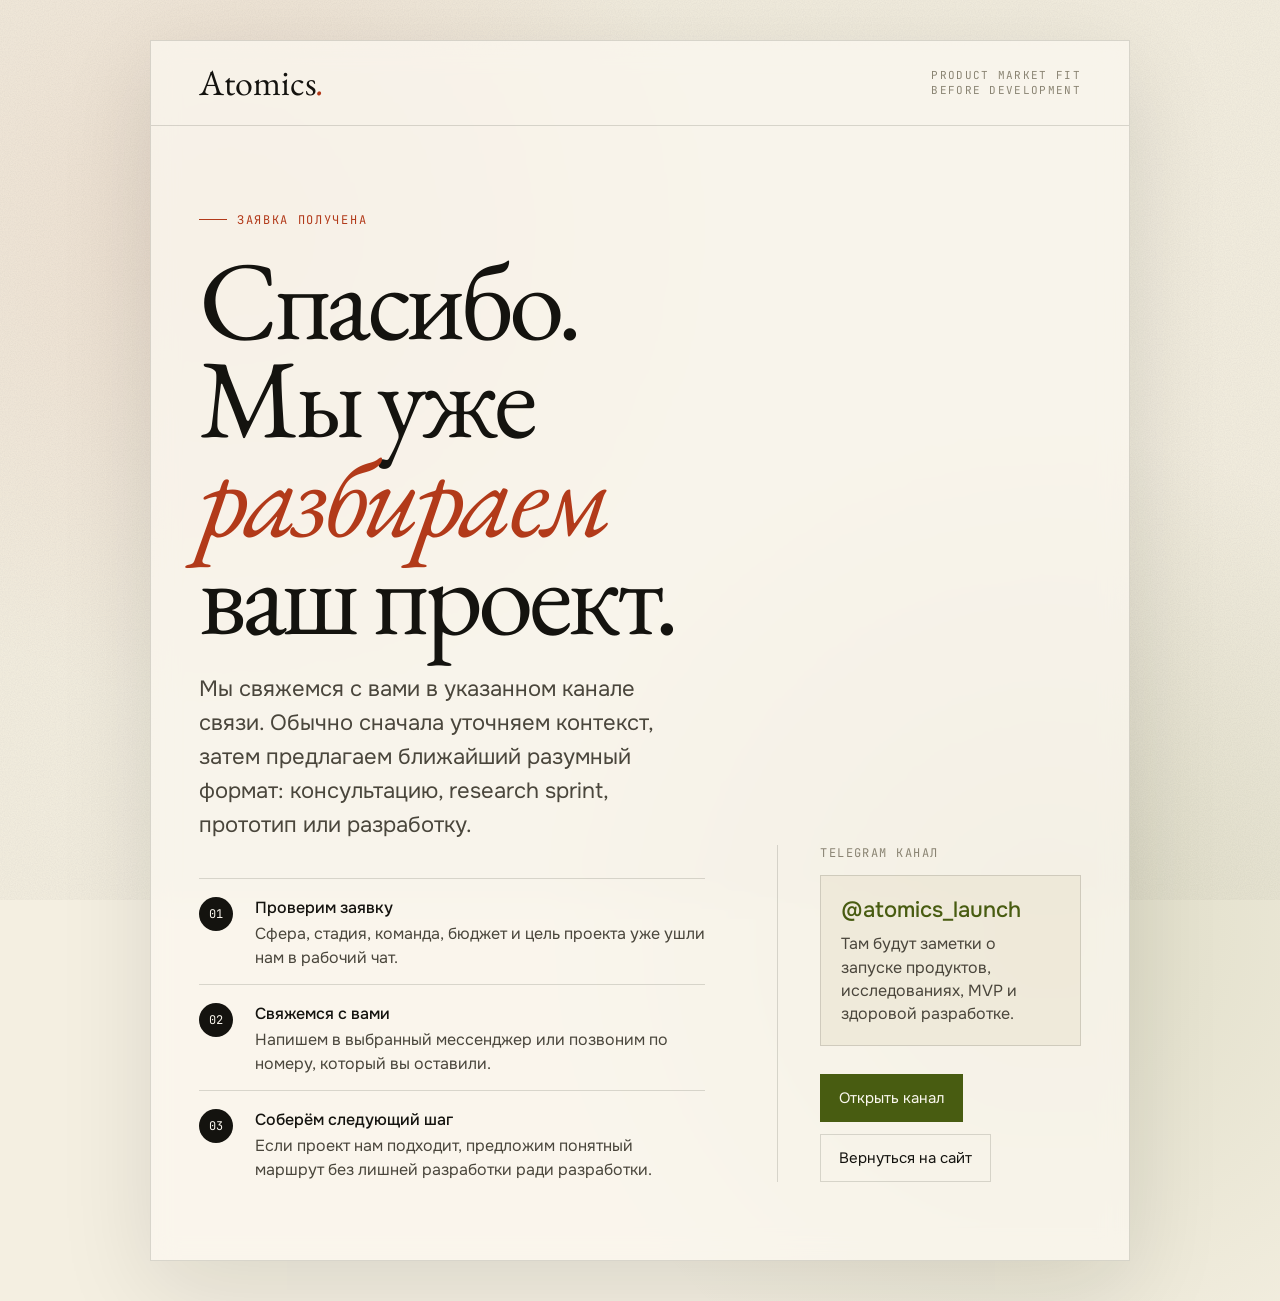
==== thank-you.html @ fed2869a "Add lead thank you page" ====
<!doctype html>
<html lang="ru">
<head>
<meta charset="utf-8" />
<meta name="viewport" content="width=device-width, initial-scale=1" />
<title>Заявка отправлена — Atomics</title>
<meta name="description" content="Спасибо за заявку в Atomics. Мы свяжемся с вами в указанном канале связи." />
<meta name="theme-color" content="#07100b" />
<link rel="icon" href="data:image/svg+xml,%3Csvg xmlns='http://www.w3.org/2000/svg' viewBox='0 0 64 64'%3E%3Crect width='64' height='64' rx='14' fill='%2307100b'/%3E%3Cpath d='M32 10 50 22v20L32 54 14 42V22Z' fill='none' stroke='%23d5ad4f' stroke-width='4'/%3E%3Ccircle cx='32' cy='32' r='8' fill='%23ba4727'/%3E%3C/svg%3E">
<link rel="preconnect" href="https://fonts.googleapis.com">
<link rel="preconnect" href="https://fonts.gstatic.com" crossorigin>
<link href="https://fonts.googleapis.com/css2?family=EB+Garamond:ital,wght@0,400;0,500;1,400;1,500&family=Onest:wght@400;500&family=JetBrains+Mono:wght@400;500&display=swap" rel="stylesheet">
<style>
:root {
  --paper: #F4EFE1;
  --paper-deep: #ECE5D2;
  --white: #FBF8EF;
  --black: #0F0E0B;
  --ink: #14130F;
  --ink-soft: #4A463C;
  --ink-mute: #8A8473;
  --line: rgba(15,14,11,0.14);
  --olive: #485C11;
  --olive-hover: #5a721a;
  --rust: #B23A1A;
  --serif: "EB Garamond", "Times New Roman", serif;
  --sans: "Onest", ui-sans-serif, system-ui, sans-serif;
  --mono: "JetBrains Mono", ui-monospace, "SF Mono", Menlo, monospace;
}

* { box-sizing: border-box; margin: 0; padding: 0; }
html { min-height: 100%; }
body {
  min-height: 100vh;
  font-family: var(--sans);
  color: var(--ink);
  background:
    radial-gradient(circle at 18% 18%, rgba(178, 58, 26, 0.08), transparent 32%),
    radial-gradient(circle at 82% 72%, rgba(72, 92, 17, 0.12), transparent 36%),
    var(--paper);
  -webkit-font-smoothing: antialiased;
  text-rendering: optimizeLegibility;
  overflow-x: hidden;
}
body::before {
  content: "";
  position: fixed;
  inset: 0;
  pointer-events: none;
  opacity: .42;
  mix-blend-mode: multiply;
  background-image: url("data:image/svg+xml;utf8,<svg xmlns='http://www.w3.org/2000/svg' width='180' height='180'><filter id='n'><feTurbulence type='fractalNoise' baseFrequency='0.85' numOctaves='2' stitchTiles='stitch'/><feColorMatrix values='0 0 0 0 0.06   0 0 0 0 0.05   0 0 0 0 0.04   0 0 0 0.16 0'/></filter><rect width='100%' height='100%' filter='url(%23n)'/></svg>");
}
a { color: inherit; text-decoration: none; }
.page {
  position: relative;
  z-index: 1;
  min-height: 100vh;
  display: grid;
  place-items: center;
  padding: 40px 20px;
}
.shell {
  width: min(980px, 100%);
  border: 1px solid var(--line);
  background: rgba(251, 248, 239, .76);
  backdrop-filter: blur(14px);
  box-shadow: 0 28px 90px rgba(15, 14, 11, .11);
}
.top {
  display: flex;
  align-items: center;
  justify-content: space-between;
  gap: 20px;
  padding: 24px clamp(22px, 4vw, 48px);
  border-bottom: 1px solid var(--line);
}
.logo {
  font-family: var(--serif);
  font-size: clamp(26px, 4vw, 36px);
  line-height: 1;
}
.logo em { color: var(--rust); font-style: italic; }
.tag {
  font-family: var(--mono);
  font-size: 11px;
  line-height: 1.4;
  color: var(--ink-mute);
  letter-spacing: .12em;
  text-transform: uppercase;
}
.content {
  display: grid;
  grid-template-columns: minmax(0, 1.25fr) minmax(280px, .75fr);
  gap: clamp(28px, 6vw, 72px);
  padding: clamp(34px, 7vw, 78px) clamp(22px, 4vw, 48px);
}
.eyebrow {
  display: inline-flex;
  align-items: center;
  gap: 10px;
  margin-bottom: 22px;
  font-family: var(--mono);
  font-size: 12px;
  color: var(--rust);
  letter-spacing: .14em;
  text-transform: uppercase;
}
.eyebrow::before {
  content: "";
  width: 28px;
  height: 1px;
  background: var(--rust);
}
h1 {
  max-width: 720px;
  font-family: var(--serif);
  font-size: clamp(52px, 9vw, 112px);
  line-height: .88;
  font-weight: 400;
  letter-spacing: -.04em;
}
h1 em { color: var(--rust); font-style: italic; }
.lead {
  max-width: 620px;
  margin-top: 28px;
  color: var(--ink-soft);
  font-size: clamp(18px, 2vw, 22px);
  line-height: 1.55;
}
.steps {
  display: grid;
  gap: 14px;
  margin-top: 36px;
}
.step {
  display: grid;
  grid-template-columns: 42px 1fr;
  gap: 14px;
  align-items: start;
  padding-top: 18px;
  border-top: 1px solid var(--line);
}
.num {
  display: grid;
  place-items: center;
  width: 34px;
  height: 34px;
  border-radius: 50%;
  background: var(--ink);
  color: var(--white);
  font-family: var(--mono);
  font-size: 12px;
}
.step strong {
  display: block;
  margin-bottom: 4px;
  font-weight: 500;
}
.step span {
  color: var(--ink-soft);
  line-height: 1.5;
}
.side {
  align-self: end;
  border-left: 1px solid var(--line);
  padding-left: clamp(22px, 4vw, 42px);
}
.channel-label {
  font-family: var(--mono);
  font-size: 12px;
  color: var(--ink-mute);
  letter-spacing: .12em;
  text-transform: uppercase;
}
.channel {
  display: block;
  margin-top: 14px;
  padding: 20px;
  border: 1px solid var(--line);
  background: rgba(236, 229, 210, .62);
  transition: transform .2s ease, border-color .2s ease, background .2s ease;
}
.channel:hover {
  transform: translateY(-2px);
  border-color: rgba(72, 92, 17, .42);
  background: rgba(223, 236, 198, .48);
}
.channel b {
  display: block;
  color: var(--olive);
  font-size: 22px;
  font-weight: 500;
}
.channel span {
  display: block;
  margin-top: 8px;
  color: var(--ink-soft);
  line-height: 1.45;
}
.actions {
  display: flex;
  flex-wrap: wrap;
  gap: 12px;
  margin-top: 28px;
}
.btn {
  display: inline-flex;
  align-items: center;
  justify-content: center;
  min-height: 48px;
  padding: 0 18px;
  border: 1px solid var(--line);
  font-size: 15px;
  transition: background .2s ease, transform .2s ease, border-color .2s ease;
}
.btn-primary {
  color: var(--white);
  background: var(--olive);
  border-color: var(--olive);
}
.btn-primary:hover { background: var(--olive-hover); transform: translateY(-1px); }
.btn-secondary:hover { border-color: rgba(15,14,11,.32); transform: translateY(-1px); }
@media (max-width: 780px) {
  .top { align-items: flex-start; flex-direction: column; }
  .content { grid-template-columns: 1fr; }
  .side { border-left: 0; border-top: 1px solid var(--line); padding: 26px 0 0; }
}
</style>
</head>
<body>
  <main class="page">
    <section class="shell" aria-labelledby="thank-title">
      <div class="top">
        <a class="logo" href="index.html">Atomics<em>.</em></a>
        <div class="tag">Product market fit<br>before development</div>
      </div>
      <div class="content">
        <div>
          <div class="eyebrow">Заявка получена</div>
          <h1 id="thank-title">Спасибо. Мы уже <em>разбираем</em> ваш проект.</h1>
          <p class="lead">Мы свяжемся с вами в указанном канале связи. Обычно сначала уточняем контекст, затем предлагаем ближайший разумный формат: консультацию, research sprint, прототип или разработку.</p>
          <div class="steps" aria-label="Что дальше">
            <div class="step">
              <div class="num">01</div>
              <div><strong>Проверим заявку</strong><span>Сфера, стадия, команда, бюджет и цель проекта уже ушли нам в рабочий чат.</span></div>
            </div>
            <div class="step">
              <div class="num">02</div>
              <div><strong>Свяжемся с вами</strong><span>Напишем в выбранный мессенджер или позвоним по номеру, который вы оставили.</span></div>
            </div>
            <div class="step">
              <div class="num">03</div>
              <div><strong>Соберём следующий шаг</strong><span>Если проект нам подходит, предложим понятный маршрут без лишней разработки ради разработки.</span></div>
            </div>
          </div>
        </div>
        <aside class="side" aria-label="Telegram-канал Atomics">
          <div class="channel-label">Telegram канал</div>
          <a class="channel" href="https://t.me/atomics_launch" target="_blank" rel="noopener">
            <b>@atomics_launch</b>
            <span>Там будут заметки о запуске продуктов, исследованиях, MVP и здоровой разработке.</span>
          </a>
          <div class="actions">
            <a class="btn btn-primary" href="https://t.me/atomics_launch" target="_blank" rel="noopener">Открыть канал</a>
            <a class="btn btn-secondary" href="index.html">Вернуться на сайт</a>
          </div>
        </aside>
      </div>
    </section>
  </main>
</body>
</html>
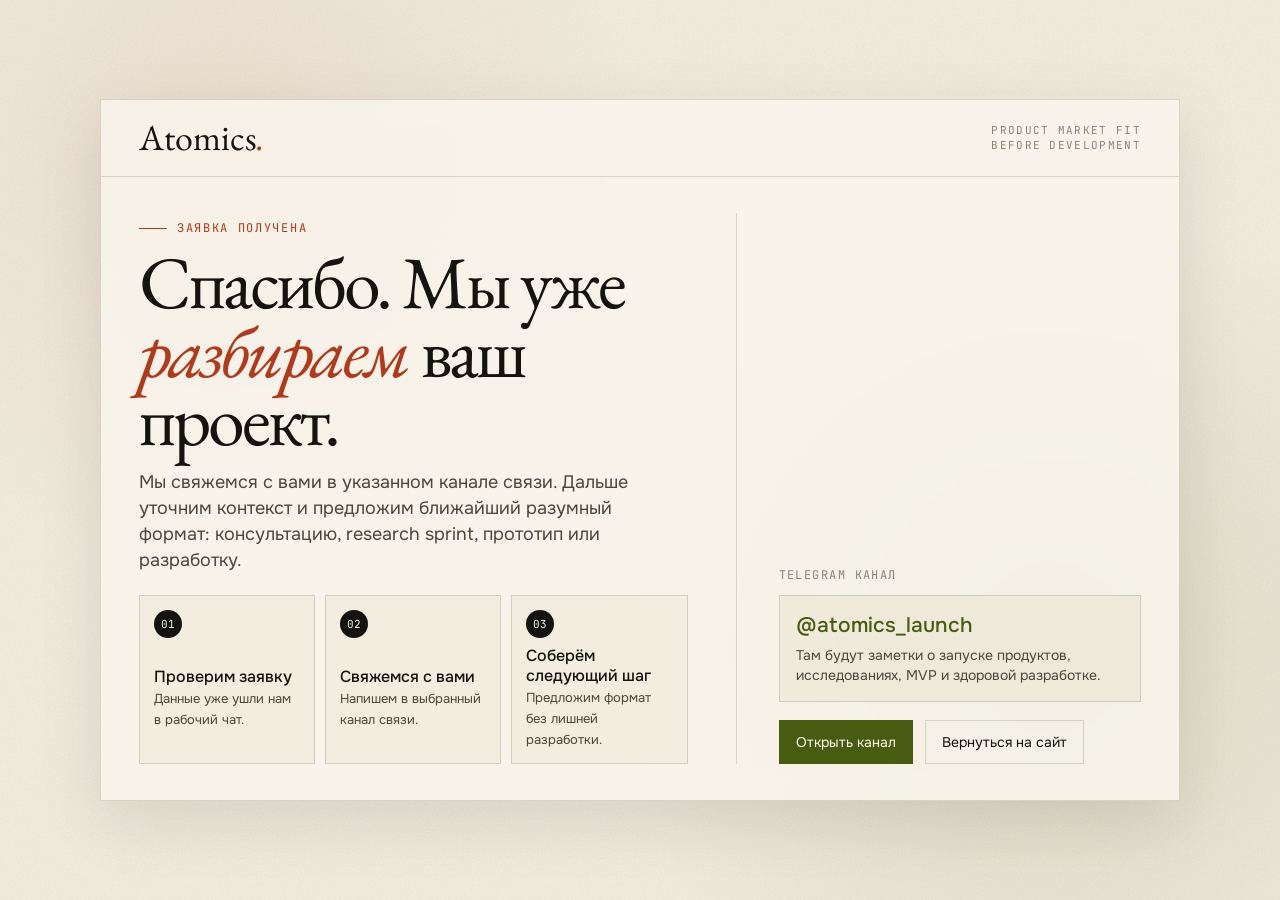
==== commit 21812e8a: "Compact thank you page" ====
--- a/thank-you.html
+++ b/thank-you.html
@@ -58,21 +58,21 @@
   min-height: 100vh;
   display: grid;
   place-items: center;
-  padding: 40px 20px;
+  padding: clamp(12px, 2.4vh, 22px) 18px;
 }
 .shell {
-  width: min(980px, 100%);
+  width: min(1080px, 100%);
   border: 1px solid var(--line);
   background: rgba(251, 248, 239, .76);
   backdrop-filter: blur(14px);
-  box-shadow: 0 28px 90px rgba(15, 14, 11, .11);
+  box-shadow: 0 20px 60px rgba(15, 14, 11, .1);
 }
 .top {
   display: flex;
   align-items: center;
   justify-content: space-between;
   gap: 20px;
-  padding: 24px clamp(22px, 4vw, 48px);
+  padding: clamp(14px, 2vw, 20px) clamp(20px, 3.4vw, 38px);
   border-bottom: 1px solid var(--line);
 }
 .logo {
@@ -91,15 +91,15 @@
 }
 .content {
   display: grid;
-  grid-template-columns: minmax(0, 1.25fr) minmax(280px, .75fr);
-  gap: clamp(28px, 6vw, 72px);
-  padding: clamp(34px, 7vw, 78px) clamp(22px, 4vw, 48px);
+  grid-template-columns: minmax(0, 1.15fr) minmax(280px, .85fr);
+  gap: clamp(22px, 4vw, 48px);
+  padding: clamp(24px, 4vh, 38px) clamp(20px, 3.4vw, 38px);
 }
 .eyebrow {
   display: inline-flex;
   align-items: center;
   gap: 10px;
-  margin-bottom: 22px;
+  margin-bottom: 12px;
   font-family: var(--mono);
   font-size: 12px;
   color: var(--rust);
@@ -113,56 +113,63 @@
   background: var(--rust);
 }
 h1 {
-  max-width: 720px;
+  max-width: 610px;
   font-family: var(--serif);
-  font-size: clamp(52px, 9vw, 112px);
-  line-height: .88;
+  font-size: clamp(42px, 6.2vw, 74px);
+  line-height: .92;
   font-weight: 400;
   letter-spacing: -.04em;
 }
 h1 em { color: var(--rust); font-style: italic; }
 .lead {
-  max-width: 620px;
-  margin-top: 28px;
+  max-width: 560px;
+  margin-top: 16px;
   color: var(--ink-soft);
-  font-size: clamp(18px, 2vw, 22px);
-  line-height: 1.55;
+  font-size: clamp(16px, 1.45vw, 18px);
+  line-height: 1.45;
 }
 .steps {
   display: grid;
-  gap: 14px;
-  margin-top: 36px;
+  grid-template-columns: repeat(3, minmax(0, 1fr));
+  gap: 10px;
+  margin-top: 22px;
 }
 .step {
   display: grid;
-  grid-template-columns: 42px 1fr;
-  gap: 14px;
+  grid-template-columns: 1fr;
+  gap: 8px;
   align-items: start;
-  padding-top: 18px;
-  border-top: 1px solid var(--line);
+  padding: 14px;
+  border: 1px solid var(--line);
+  background: rgba(236, 229, 210, .46);
 }
 .num {
   display: grid;
   place-items: center;
-  width: 34px;
-  height: 34px;
+  width: 28px;
+  height: 28px;
   border-radius: 50%;
   background: var(--ink);
   color: var(--white);
   font-family: var(--mono);
-  font-size: 12px;
+  font-size: 11px;
 }
 .step strong {
   display: block;
-  margin-bottom: 4px;
+  margin-bottom: 0;
   font-weight: 500;
+  line-height: 1.25;
 }
 .step span {
   color: var(--ink-soft);
-  line-height: 1.5;
+  line-height: 1.35;
+  font-size: 13px;
 }
 .side {
-  align-self: end;
+  align-self: stretch;
+  display: flex;
+  flex-direction: column;
+  justify-content: flex-end;
   border-left: 1px solid var(--line);
   padding-left: clamp(22px, 4vw, 42px);
 }
@@ -175,8 +182,8 @@
 }
 .channel {
   display: block;
-  margin-top: 14px;
-  padding: 20px;
+  margin-top: 12px;
+  padding: 16px;
   border: 1px solid var(--line);
   background: rgba(236, 229, 210, .62);
   transition: transform .2s ease, border-color .2s ease, background .2s ease;
@@ -189,29 +196,30 @@
 .channel b {
   display: block;
   color: var(--olive);
-  font-size: 22px;
+  font-size: 21px;
   font-weight: 500;
 }
 .channel span {
   display: block;
   margin-top: 8px;
   color: var(--ink-soft);
-  line-height: 1.45;
+  line-height: 1.38;
+  font-size: 14px;
 }
 .actions {
   display: flex;
   flex-wrap: wrap;
   gap: 12px;
-  margin-top: 28px;
+  margin-top: 18px;
 }
 .btn {
   display: inline-flex;
   align-items: center;
   justify-content: center;
-  min-height: 48px;
-  padding: 0 18px;
+  min-height: 44px;
+  padding: 0 16px;
   border: 1px solid var(--line);
-  font-size: 15px;
+  font-size: 14px;
   transition: background .2s ease, transform .2s ease, border-color .2s ease;
 }
 .btn-primary {
@@ -222,9 +230,30 @@
 .btn-primary:hover { background: var(--olive-hover); transform: translateY(-1px); }
 .btn-secondary:hover { border-color: rgba(15,14,11,.32); transform: translateY(-1px); }
 @media (max-width: 780px) {
-  .top { align-items: flex-start; flex-direction: column; }
-  .content { grid-template-columns: 1fr; }
-  .side { border-left: 0; border-top: 1px solid var(--line); padding: 26px 0 0; }
+  .page { padding: 10px; align-items: start; }
+  .top { align-items: center; flex-direction: row; padding: 12px 16px; }
+  .tag { display: none; }
+  .content { grid-template-columns: 1fr; gap: 18px; padding: 20px 16px 16px; }
+  .side { border-left: 0; border-top: 1px solid var(--line); padding: 18px 0 0; }
+  .eyebrow { margin-bottom: 9px; font-size: 10px; }
+  h1 { font-size: clamp(36px, 10vw, 46px); line-height: .94; }
+  .lead { margin-top: 12px; font-size: 15px; line-height: 1.38; }
+  .steps { grid-template-columns: 1fr; margin-top: 16px; gap: 8px; }
+  .step { grid-template-columns: 28px 1fr; padding: 10px; gap: 10px; }
+  .step span { display: none; }
+  .channel { padding: 14px; }
+  .channel span { font-size: 13px; }
+  .actions { margin-top: 12px; }
+  .btn { min-height: 42px; }
+}
+@media (max-height: 720px) and (min-width: 781px) {
+  .page { align-items: start; }
+  .top { padding-top: 12px; padding-bottom: 12px; }
+  .content { padding-top: 22px; padding-bottom: 22px; }
+  h1 { font-size: clamp(40px, 5.5vw, 64px); }
+  .lead { margin-top: 12px; font-size: 16px; }
+  .steps { margin-top: 16px; }
+  .step { padding: 12px; }
 }
 </style>
 </head>
@@ -239,19 +268,19 @@
         <div>
           <div class="eyebrow">Заявка получена</div>
           <h1 id="thank-title">Спасибо. Мы уже <em>разбираем</em> ваш проект.</h1>
-          <p class="lead">Мы свяжемся с вами в указанном канале связи. Обычно сначала уточняем контекст, затем предлагаем ближайший разумный формат: консультацию, research sprint, прототип или разработку.</p>
+          <p class="lead">Мы свяжемся с вами в указанном канале связи. Дальше уточним контекст и предложим ближайший разумный формат: консультацию, research sprint, прототип или разработку.</p>
           <div class="steps" aria-label="Что дальше">
             <div class="step">
               <div class="num">01</div>
-              <div><strong>Проверим заявку</strong><span>Сфера, стадия, команда, бюджет и цель проекта уже ушли нам в рабочий чат.</span></div>
+              <div><strong>Проверим заявку</strong><span>Данные уже ушли нам в рабочий чат.</span></div>
             </div>
             <div class="step">
               <div class="num">02</div>
-              <div><strong>Свяжемся с вами</strong><span>Напишем в выбранный мессенджер или позвоним по номеру, который вы оставили.</span></div>
+              <div><strong>Свяжемся с вами</strong><span>Напишем в выбранный канал связи.</span></div>
             </div>
             <div class="step">
               <div class="num">03</div>
-              <div><strong>Соберём следующий шаг</strong><span>Если проект нам подходит, предложим понятный маршрут без лишней разработки ради разработки.</span></div>
+              <div><strong>Соберём следующий шаг</strong><span>Предложим формат без лишней разработки.</span></div>
             </div>
           </div>
         </div>
